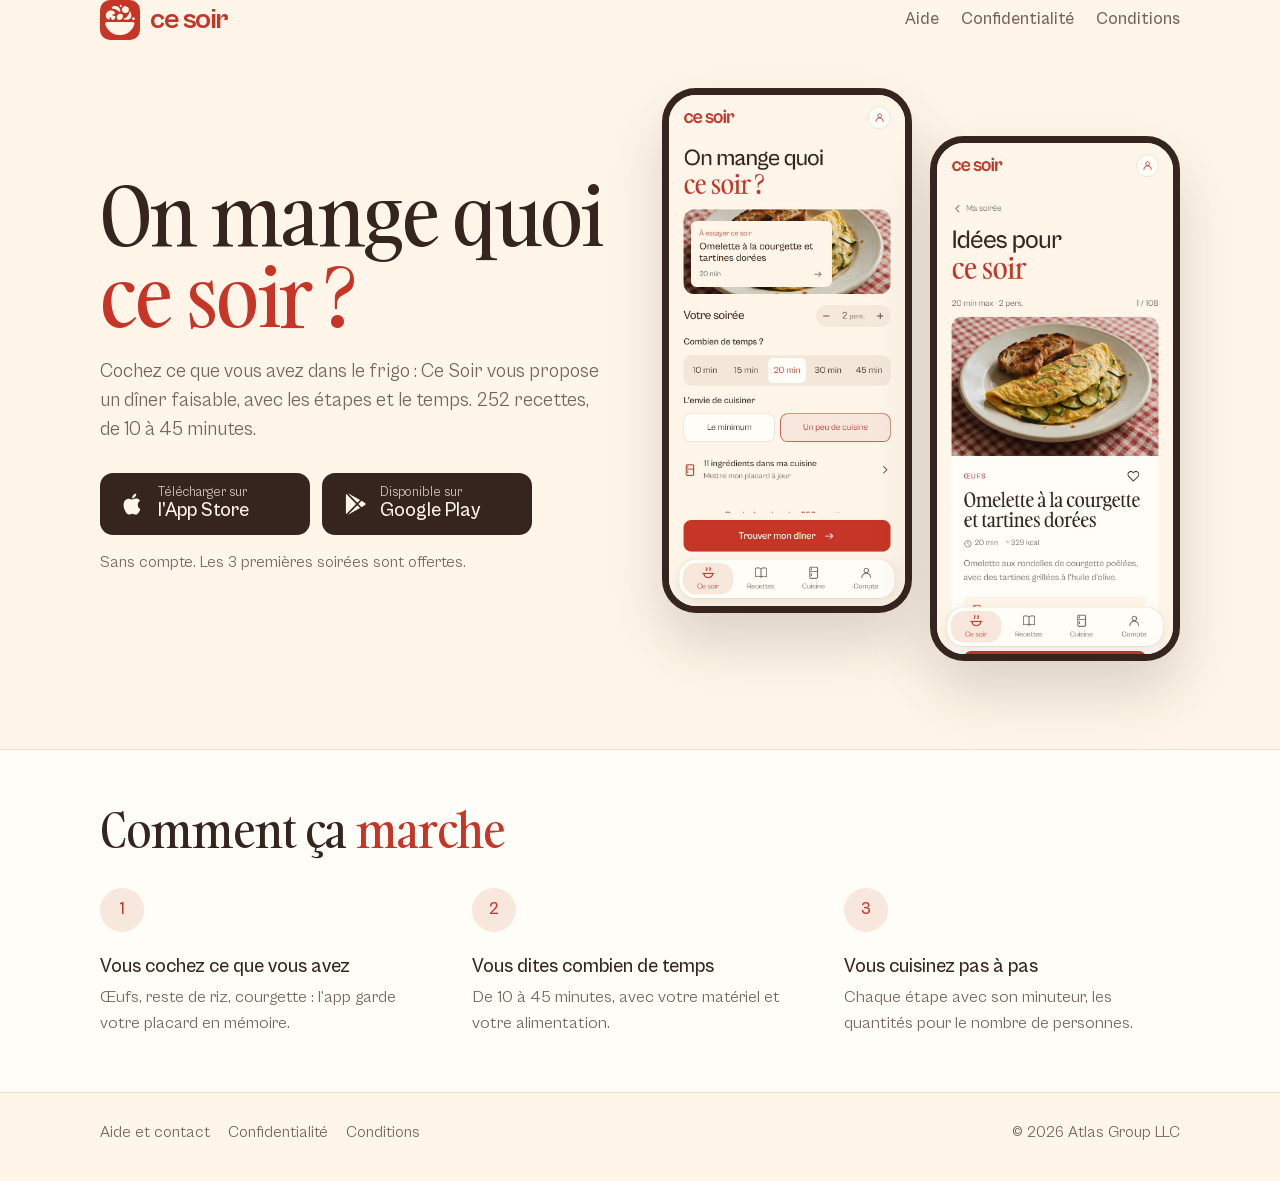
==== index.html @ 6b9407d2 "Site Ce Soir (cesoir.hyas.fr) : accueil, confidentialite, conditions, aide Co-Authored-By: Claude Op" ====
<!doctype html>
<html lang="fr">
<head>
<meta charset="utf-8">
<meta name="viewport" content="width=device-width, initial-scale=1">
<meta name="theme-color" content="#fff6e9">
<title>Ce Soir : on mange quoi ?</title>
<meta name="description" content="Cochez ce que vous avez dans le frigo : Ce Soir vous propose un dîner faisable, avec les étapes et le temps. Sur iPhone et Android.">
<meta property="og:title" content="Ce Soir : on mange quoi ?">
<meta property="og:description" content="Cochez ce que vous avez dans le frigo : Ce Soir vous propose un dîner faisable. 252 recettes, de 10 à 45 minutes.">
<meta property="og:image" content="https://cesoir-app.netlify.app/assets/idee.jpg">
<link rel="icon" href="assets/app-icon-192.png">
<style>
@font-face { font-family: Cabinet; src: url(assets/cabinet-regular.woff2) format('woff2'); font-weight: 400; font-display: swap; }
@font-face { font-family: Cabinet; src: url(assets/cabinet-medium.woff2) format('woff2'); font-weight: 500; font-display: swap; }
@font-face { font-family: Cabinet; src: url(assets/cabinet-bold.woff2) format('woff2'); font-weight: 700; font-display: swap; }
@font-face { font-family: Gambarino; src: url(assets/gambarino.woff2) format('woff2'); font-display: swap; }
:root { --red: #c73527; --cream: #fff6e9; --paper: #fffdf8; --ink: #36251e; --muted: #75645a; --line: #e9ded0; --blush: #f8e7dc; }
* { box-sizing: border-box; }
html, body { margin: 0; background: var(--cream); color: var(--ink); font-family: Cabinet, system-ui, sans-serif; font-size: 17px; line-height: 1.5; -webkit-font-smoothing: antialiased; }
a { color: inherit; }
.cadre { max-width: 1120px; margin: 0 auto; padding: 0 20px; }

/* En-tête */
header { display: flex; align-items: center; justify-content: space-between; padding-top: 22px; padding-bottom: 22px; }
.marque { display: flex; align-items: center; gap: 10px; text-decoration: none; }
.marque img { width: 40px; height: 40px; border-radius: 10px; }
.marque span { font-weight: 700; font-size: 1.7rem; letter-spacing: -.05em; color: var(--red); line-height: 1; }
header nav a { text-decoration: none; color: var(--muted); font-weight: 500; margin-left: 22px; }
header nav a:hover { color: var(--ink); }
@media (max-width: 560px) { header nav { display: none; } .telephone { border-width: 5px; border-radius: 26px; } }

/* Accroche */
.accroche { display: grid; gap: 40px; padding-top: 24px; padding-bottom: 56px; align-items: center; }
h1 { font-family: Gambarino, Georgia, serif; font-weight: 400; font-size: clamp(2.8rem, 10vw, 4.8rem); line-height: 1; letter-spacing: -.02em; margin: 0 0 20px; }
h1 em { font-style: normal; color: var(--red); }
.intro { font-size: 1.15rem; color: var(--muted); max-width: 32em; margin: 0 0 28px; }
.stores { display: flex; flex-wrap: wrap; gap: 12px; }
.store { display: inline-flex; align-items: center; gap: 12px; min-width: 210px; padding: 12px 20px; border-radius: 13px; text-decoration: none;
  background: var(--ink); color: var(--cream); transition: transform .15s, background .15s; }
.store:hover { transform: translateY(-2px); background: #24170f; }
.store svg { width: 26px; height: 26px; flex: none; }
.store small { display: block; font-size: .78rem; opacity: .8; line-height: 1.1; }
.store b { display: block; font-weight: 500; font-size: 1.15rem; line-height: 1.2; }
.note { margin: 16px 0 0; font-size: .95rem; color: var(--muted); }

.telephones { position: relative; display: flex; justify-content: center; align-items: flex-start; gap: 18px; }
.telephone { width: min(42vw, 250px); border-radius: 34px; overflow: hidden; background: var(--paper);
  border: 7px solid var(--ink); box-shadow: 0 30px 60px rgba(54, 37, 30, .18); }
.telephone img { width: 100%; height: auto; display: block; }
.telephone.decale { margin-top: 48px; }

/* Étapes */
.etapes { background: var(--paper); border-top: 1px solid var(--line); border-bottom: 1px solid var(--line); }
.etapes .cadre { padding-top: 56px; padding-bottom: 56px; }
h2 { font-family: Gambarino, Georgia, serif; font-weight: 400; font-size: clamp(2rem, 6vw, 2.8rem); line-height: 1.05; letter-spacing: -.02em; margin: 0 0 32px; }
h2 em { font-style: normal; color: var(--red); }
ol { list-style: none; margin: 0; padding: 0; display: grid; gap: 28px; }
ol li { display: grid; grid-template-columns: 44px 1fr; gap: 14px; align-items: start; }
.num { width: 44px; height: 44px; border-radius: 50%; background: var(--blush); color: var(--red); display: grid; place-items: center; font-weight: 500; }
ol h3 { margin: 6px 0 4px; font-size: 1.15rem; font-weight: 500; }
ol p { margin: 0; color: var(--muted); }

/* Pied de page */
footer .cadre { display: flex; flex-wrap: wrap; justify-content: space-between; gap: 12px; padding-top: 28px; padding-bottom: 36px; color: var(--muted); font-size: .95rem; }
footer a { text-decoration: none; margin-right: 18px; }
footer a:hover { color: var(--ink); }

@media (min-width: 880px) {
  .accroche { grid-template-columns: 1.05fr 1fr; gap: 56px; padding-top: 48px; padding-bottom: 88px; }
  .telephone { width: 250px; }
  ol { grid-template-columns: repeat(3, 1fr); gap: 36px; }
  ol li { grid-template-columns: 1fr; }
}
@media (prefers-reduced-motion: reduce) { .store { transition: none; } }
</style>
</head>
<body>
<header class="cadre">
  <a class="marque" href="./" aria-label="Ce Soir"><img src="assets/app-icon.svg" alt=""><span>ce soir</span></a>
  <nav><a href="support.html">Aide</a><a href="confidentialite.html">Confidentialité</a><a href="conditions.html">Conditions</a></nav>
</header>

<main>
  <section class="cadre accroche">
    <div>
      <h1>On mange quoi<br><em>ce soir ?</em></h1>
      <p class="intro">Cochez ce que vous avez dans le frigo : Ce Soir vous propose un dîner faisable, avec les étapes et le temps. 252 recettes, de 10 à 45 minutes.</p>
      <div class="stores">
        <a class="store" href="https://apps.apple.com/fr/app/id6813799897">
          <svg viewBox="0 0 24 24" fill="currentColor" aria-hidden="true"><path d="M16.4 12.6c0-2.4 2-3.6 2.1-3.7-1.1-1.7-2.9-1.9-3.5-1.9-1.5-.2-2.9.9-3.7.9-.8 0-1.9-.9-3.2-.8-1.6 0-3.1 1-4 2.4-1.7 3-.4 7.4 1.2 9.8.8 1.2 1.8 2.5 3 2.4 1.2 0 1.7-.8 3.1-.8 1.5 0 1.9.8 3.2.8 1.3 0 2.1-1.2 2.9-2.4.9-1.3 1.3-2.7 1.3-2.7s-2.4-1-2.4-4ZM14 5.4c.7-.8 1.1-1.9 1-3-1 0-2.1.7-2.8 1.5-.6.7-1.2 1.8-1 2.9 1 .1 2.1-.6 2.8-1.4Z"/></svg>
          <span><small>Télécharger sur</small><b>l’App Store</b></span>
        </a>
        <a class="store" href="https://play.google.com/store/apps/details?id=com.karraz.cesoir">
          <svg viewBox="0 0 24 24" fill="currentColor" aria-hidden="true"><path d="M4 2.8c-.3.3-.4.7-.4 1.2v16c0 .5.1.9.4 1.2l9-9.2-9-9.2Zm10.1 10.3 2.6 2.6-11.2 6.3 8.6-8.9Zm0-2.2L5.5 2l11.2 6.3-2.6 2.6Zm3.9-1.8 3 1.7c.9.5.9 1.9 0 2.4l-3 1.7-2.8-2.9 2.8-2.9Z"/></svg>
          <span><small>Disponible sur</small><b>Google Play</b></span>
        </a>
      </div>
      <p class="note">Sans compte. Les 3 premières soirées sont offertes.</p>
    </div>
    <div class="telephones" aria-hidden="true">
      <div class="telephone"><img src="assets/accueil.jpg" alt=""></div>
      <div class="telephone decale"><img src="assets/idee.jpg" alt=""></div>
    </div>
  </section>

  <section class="etapes">
    <div class="cadre">
      <h2>Comment ça <em>marche</em></h2>
      <ol>
        <li><span class="num">1</span><div><h3>Vous cochez ce que vous avez</h3><p>Œufs, reste de riz, courgette : l’app garde votre placard en mémoire.</p></div></li>
        <li><span class="num">2</span><div><h3>Vous dites combien de temps</h3><p>De 10 à 45 minutes, avec votre matériel et votre alimentation.</p></div></li>
        <li><span class="num">3</span><div><h3>Vous cuisinez pas à pas</h3><p>Chaque étape avec son minuteur, les quantités pour le nombre de personnes.</p></div></li>
      </ol>
    </div>
  </section>
</main>

<footer>
  <div class="cadre">
    <div><a href="support.html">Aide et contact</a><a href="confidentialite.html">Confidentialité</a><a href="conditions.html">Conditions</a></div>
    <span>© 2026 Atlas Group LLC</span>
  </div>
</footer>
</body>
</html>
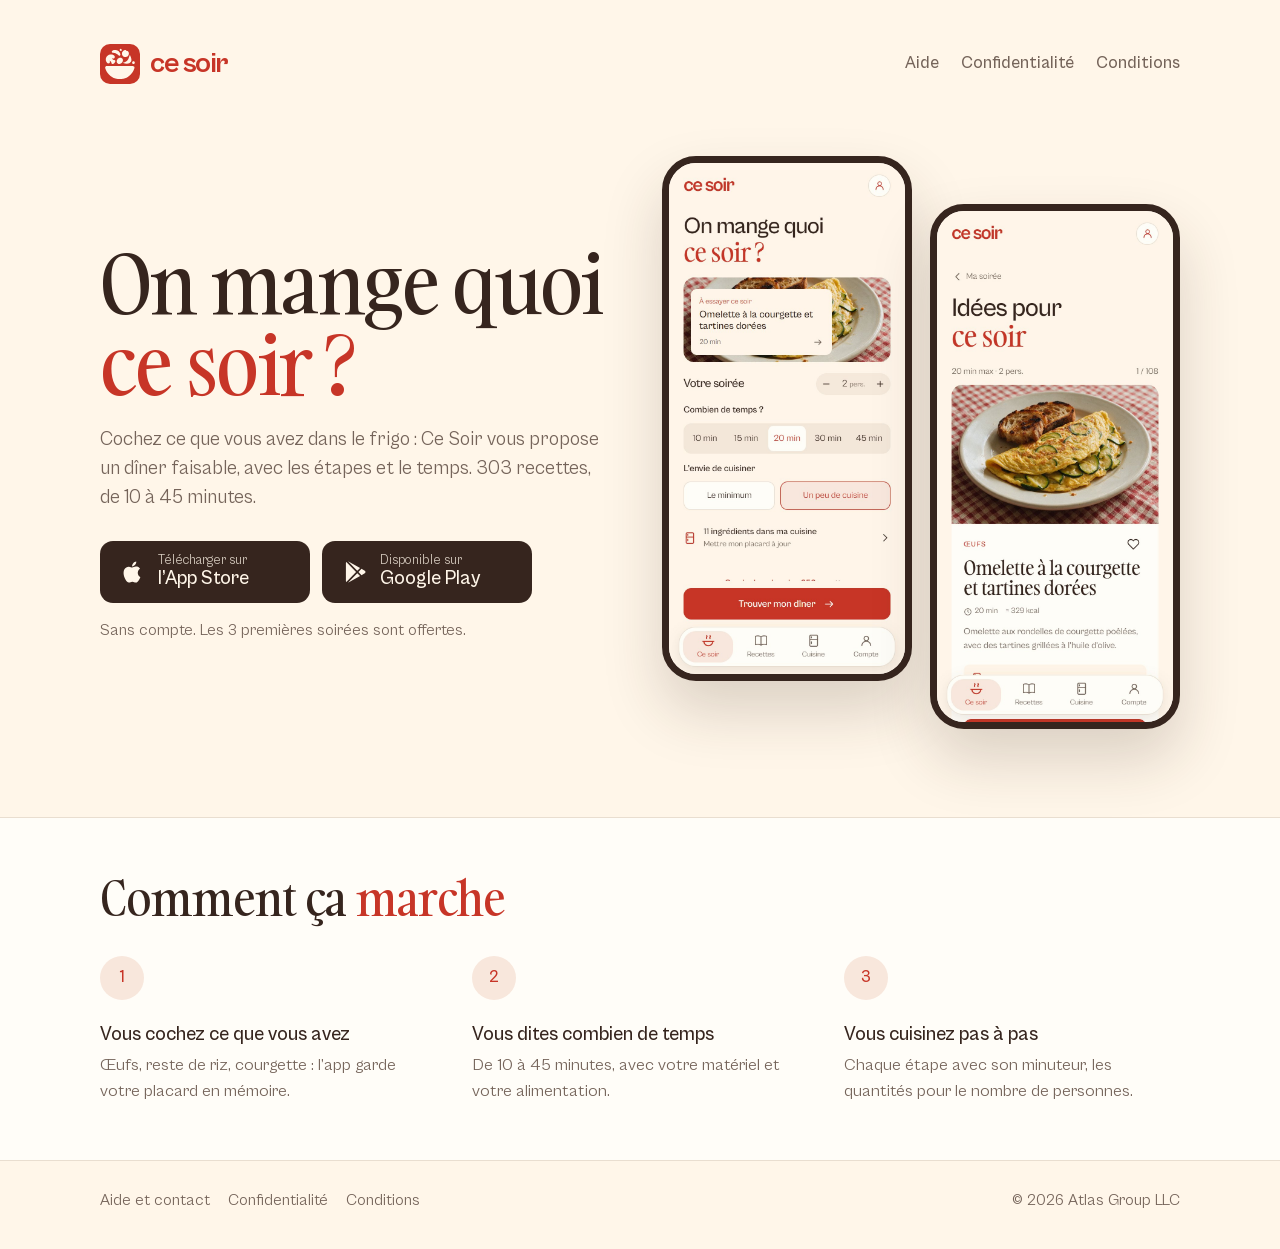
==== commit 659a27ca: "Site : marge haute de l'en-tete, pages legales en pleine largeur avec le meme en-tete, favicon, 303 " ====
--- a/index.html
+++ b/index.html
@@ -7,9 +7,11 @@
 <title>Ce Soir : on mange quoi ?</title>
 <meta name="description" content="Cochez ce que vous avez dans le frigo : Ce Soir vous propose un dîner faisable, avec les étapes et le temps. Sur iPhone et Android.">
 <meta property="og:title" content="Ce Soir : on mange quoi ?">
-<meta property="og:description" content="Cochez ce que vous avez dans le frigo : Ce Soir vous propose un dîner faisable. 252 recettes, de 10 à 45 minutes.">
-<meta property="og:image" content="https://cesoir-app.netlify.app/assets/idee.jpg">
-<link rel="icon" href="assets/app-icon-192.png">
+<meta property="og:description" content="Cochez ce que vous avez dans le frigo : Ce Soir vous propose un dîner faisable. 303 recettes, de 10 à 45 minutes.">
+<meta property="og:image" content="https://cesoir.hyas.fr/assets/idee.jpg">
+<link rel="icon" href="favicon.ico" sizes="any">
+<link rel="icon" href="assets/app-icon.svg" type="image/svg+xml">
+<link rel="apple-touch-icon" href="assets/app-icon-192.png">
 <style>
 @font-face { font-family: Cabinet; src: url(assets/cabinet-regular.woff2) format('woff2'); font-weight: 400; font-display: swap; }
 @font-face { font-family: Cabinet; src: url(assets/cabinet-medium.woff2) format('woff2'); font-weight: 500; font-display: swap; }
@@ -22,7 +24,8 @@
 .cadre { max-width: 1120px; margin: 0 auto; padding: 0 20px; }
 
 /* En-tête */
-header { display: flex; align-items: center; justify-content: space-between; padding-top: 22px; padding-bottom: 22px; }
+header.cadre { display: flex; align-items: center; justify-content: space-between; padding-top: 32px; padding-bottom: 24px; }
+@media (min-width: 880px) { header.cadre { padding-top: 44px; } }
 .marque { display: flex; align-items: center; gap: 10px; text-decoration: none; }
 .marque img { width: 40px; height: 40px; border-radius: 10px; }
 .marque span { font-weight: 700; font-size: 1.7rem; letter-spacing: -.05em; color: var(--red); line-height: 1; }
@@ -85,7 +88,7 @@
   <section class="cadre accroche">
     <div>
       <h1>On mange quoi<br><em>ce soir ?</em></h1>
-      <p class="intro">Cochez ce que vous avez dans le frigo : Ce Soir vous propose un dîner faisable, avec les étapes et le temps. 252 recettes, de 10 à 45 minutes.</p>
+      <p class="intro">Cochez ce que vous avez dans le frigo : Ce Soir vous propose un dîner faisable, avec les étapes et le temps. 303 recettes, de 10 à 45 minutes.</p>
       <div class="stores">
         <a class="store" href="https://apps.apple.com/fr/app/id6813799897">
           <svg viewBox="0 0 24 24" fill="currentColor" aria-hidden="true"><path d="M16.4 12.6c0-2.4 2-3.6 2.1-3.7-1.1-1.7-2.9-1.9-3.5-1.9-1.5-.2-2.9.9-3.7.9-.8 0-1.9-.9-3.2-.8-1.6 0-3.1 1-4 2.4-1.7 3-.4 7.4 1.2 9.8.8 1.2 1.8 2.5 3 2.4 1.2 0 1.7-.8 3.1-.8 1.5 0 1.9.8 3.2.8 1.3 0 2.1-1.2 2.9-2.4.9-1.3 1.3-2.7 1.3-2.7s-2.4-1-2.4-4ZM14 5.4c.7-.8 1.1-1.9 1-3-1 0-2.1.7-2.8 1.5-.6.7-1.2 1.8-1 2.9 1 .1 2.1-.6 2.8-1.4Z"/></svg>
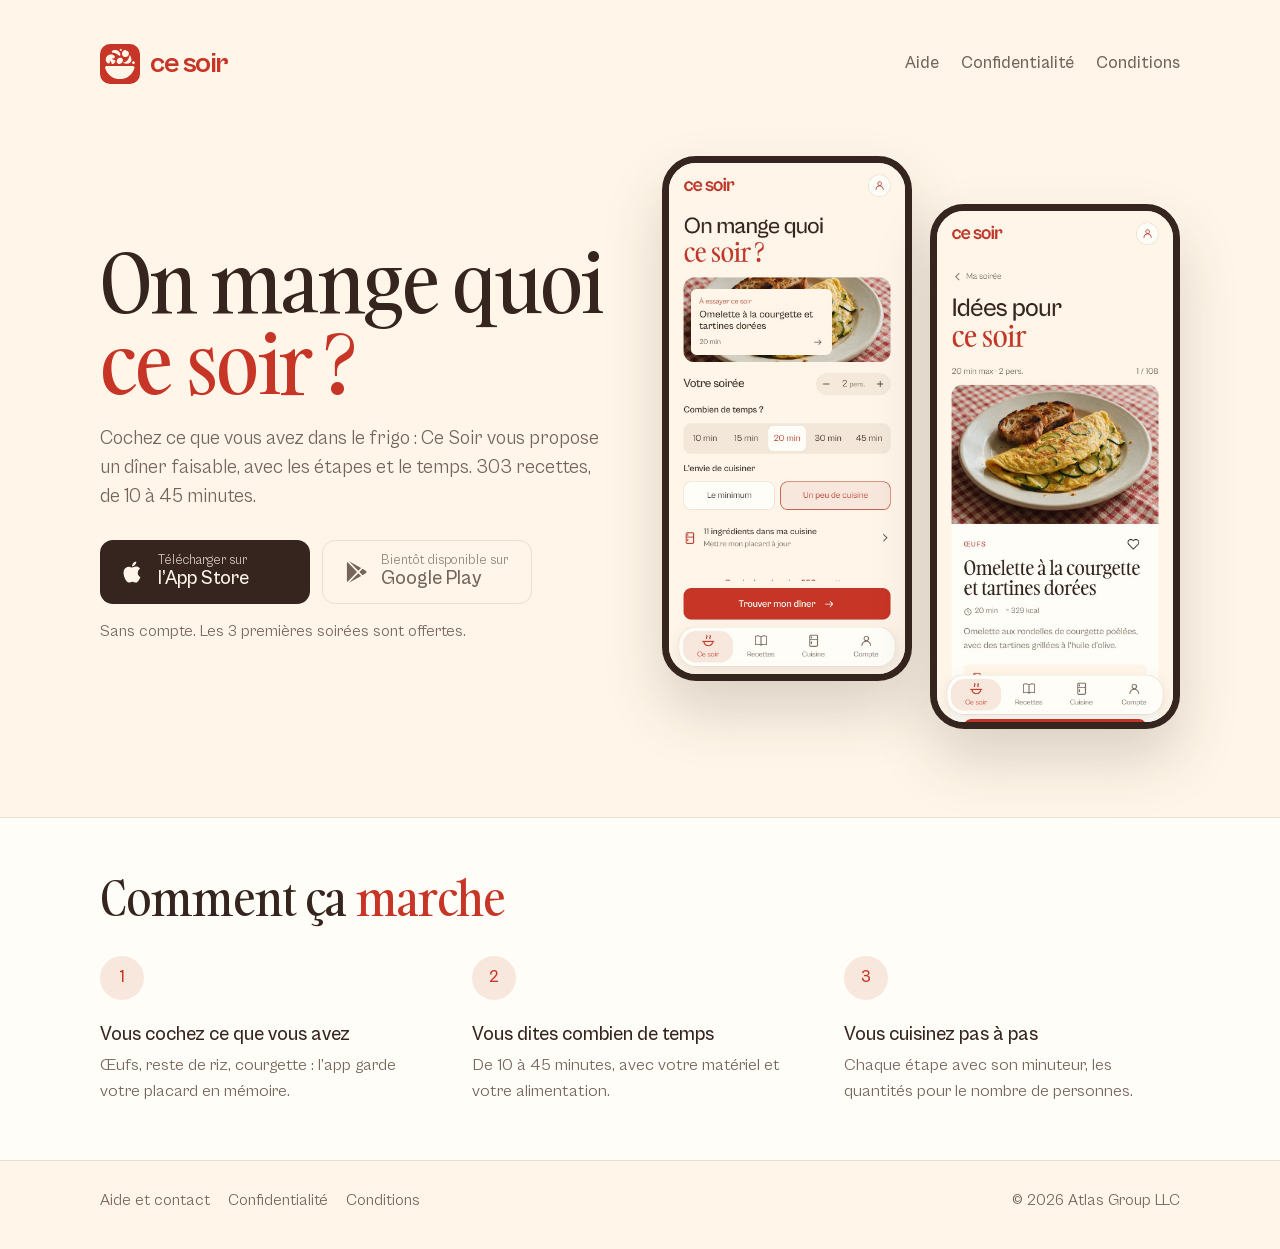
==== commit fa4f8f77: "Accueil : Google Play en « Bientot disponible » tant que l'app n'est pas publique Co-Authored-By: Cl" ====
--- a/index.html
+++ b/index.html
@@ -45,6 +45,8 @@
 .store svg { width: 26px; height: 26px; flex: none; }
 .store small { display: block; font-size: .78rem; opacity: .8; line-height: 1.1; }
 .store b { display: block; font-weight: 500; font-size: 1.15rem; line-height: 1.2; }
+.store.bientot { background: transparent; color: var(--muted); border: 1.5px solid var(--line); cursor: default; }
+.store.bientot:hover { transform: none; background: transparent; }
 .note { margin: 16px 0 0; font-size: .95rem; color: var(--muted); }
 
 .telephones { position: relative; display: flex; justify-content: center; align-items: flex-start; gap: 18px; }
@@ -94,10 +96,11 @@
           <svg viewBox="0 0 24 24" fill="currentColor" aria-hidden="true"><path d="M16.4 12.6c0-2.4 2-3.6 2.1-3.7-1.1-1.7-2.9-1.9-3.5-1.9-1.5-.2-2.9.9-3.7.9-.8 0-1.9-.9-3.2-.8-1.6 0-3.1 1-4 2.4-1.7 3-.4 7.4 1.2 9.8.8 1.2 1.8 2.5 3 2.4 1.2 0 1.7-.8 3.1-.8 1.5 0 1.9.8 3.2.8 1.3 0 2.1-1.2 2.9-2.4.9-1.3 1.3-2.7 1.3-2.7s-2.4-1-2.4-4ZM14 5.4c.7-.8 1.1-1.9 1-3-1 0-2.1.7-2.8 1.5-.6.7-1.2 1.8-1 2.9 1 .1 2.1-.6 2.8-1.4Z"/></svg>
           <span><small>Télécharger sur</small><b>l’App Store</b></span>
         </a>
-        <a class="store" href="https://play.google.com/store/apps/details?id=com.karraz.cesoir">
+        <!-- Google Play pas encore public : remettre <a class="store" href="https://play.google.com/store/apps/details?id=com.karraz.cesoir"> … « Disponible sur » dès la mise en production. -->
+        <span class="store bientot" aria-label="Bientôt disponible sur Google Play">
           <svg viewBox="0 0 24 24" fill="currentColor" aria-hidden="true"><path d="M4 2.8c-.3.3-.4.7-.4 1.2v16c0 .5.1.9.4 1.2l9-9.2-9-9.2Zm10.1 10.3 2.6 2.6-11.2 6.3 8.6-8.9Zm0-2.2L5.5 2l11.2 6.3-2.6 2.6Zm3.9-1.8 3 1.7c.9.5.9 1.9 0 2.4l-3 1.7-2.8-2.9 2.8-2.9Z"/></svg>
-          <span><small>Disponible sur</small><b>Google Play</b></span>
-        </a>
+          <span><small>Bientôt disponible sur</small><b>Google Play</b></span>
+        </span>
       </div>
       <p class="note">Sans compte. Les 3 premières soirées sont offertes.</p>
     </div>
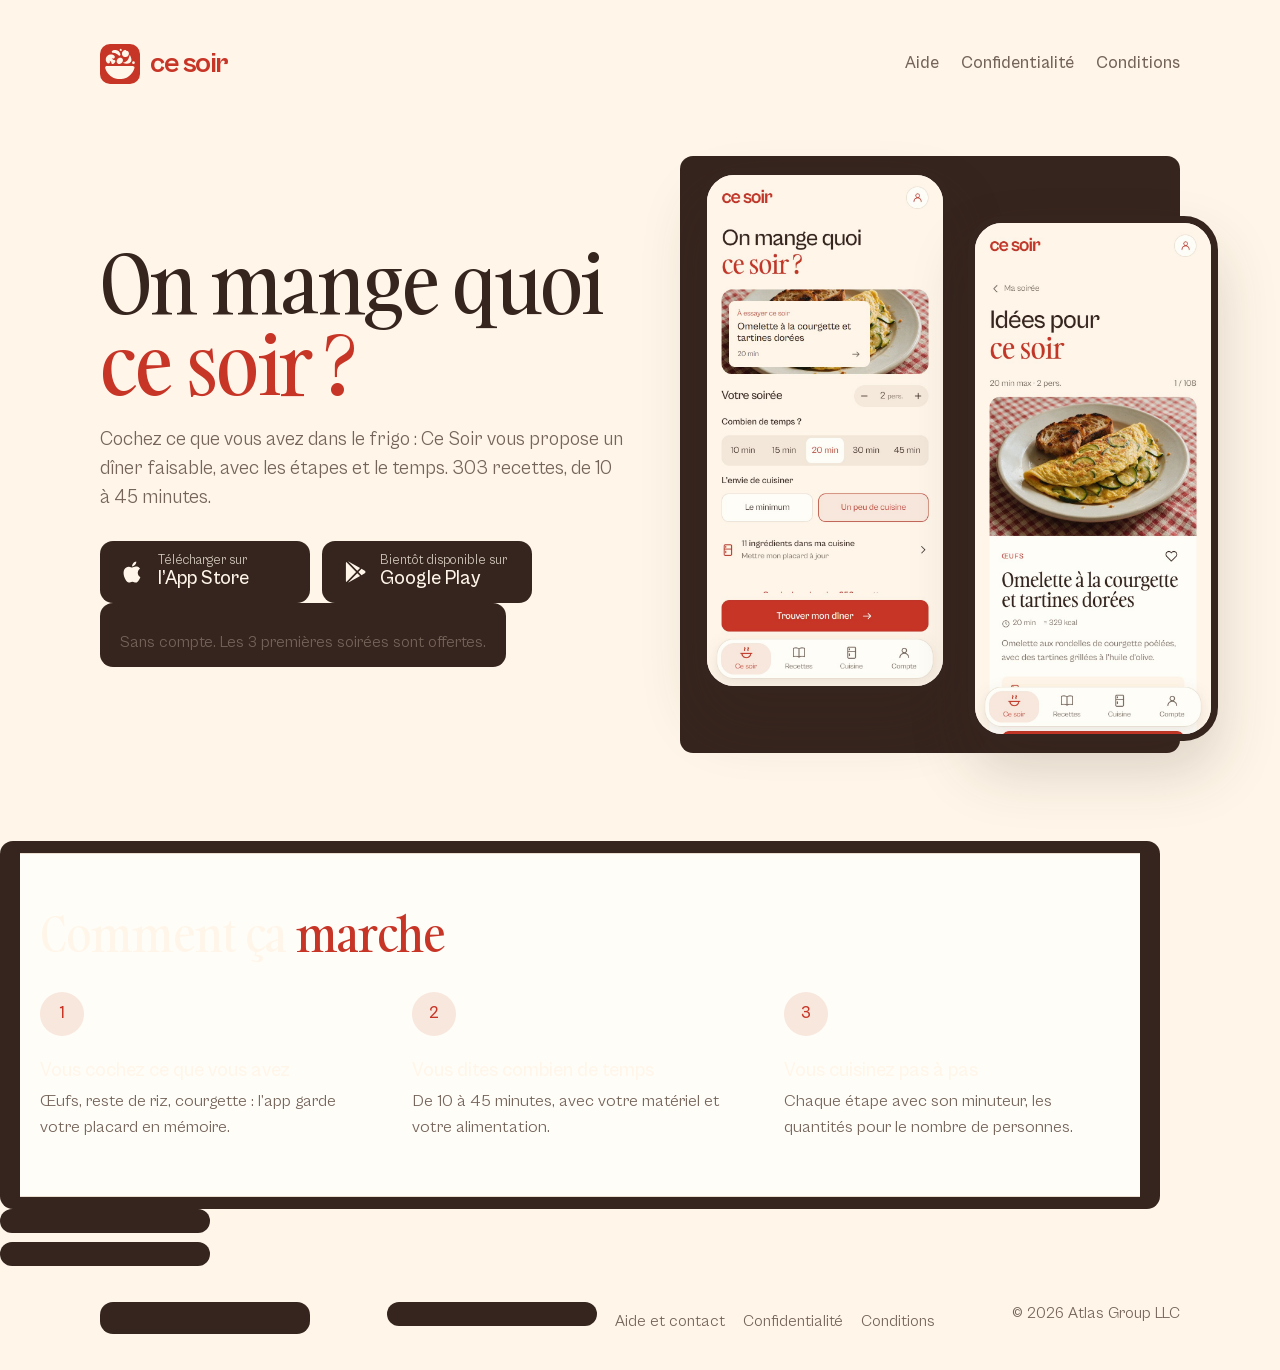
==== commit 67ff1cb4: "Accueil : Google Play publie, bouton « Disponible sur Google Play »" ====
--- a/index.html
+++ b/index.html
@@ -97,7 +97,7 @@
           <span><small>Télécharger sur</small><b>l’App Store</b></span>
         </a>
         <!-- Google Play pas encore public : remettre <a class="store" href="https://play.google.com/store/apps/details?id=com.karraz.cesoir"> … « Disponible sur » dès la mise en production. -->
-        <span class="store bientot" aria-label="Bientôt disponible sur Google Play">
+        <a class="store" href="https://play.google.com/store/apps/details?id=com.karraz.cesoir">
           <svg viewBox="0 0 24 24" fill="currentColor" aria-hidden="true"><path d="M4 2.8c-.3.3-.4.7-.4 1.2v16c0 .5.1.9.4 1.2l9-9.2-9-9.2Zm10.1 10.3 2.6 2.6-11.2 6.3 8.6-8.9Zm0-2.2L5.5 2l11.2 6.3-2.6 2.6Zm3.9-1.8 3 1.7c.9.5.9 1.9 0 2.4l-3 1.7-2.8-2.9 2.8-2.9Z"/></svg>
           <span><small>Bientôt disponible sur</small><b>Google Play</b></span>
         </span>
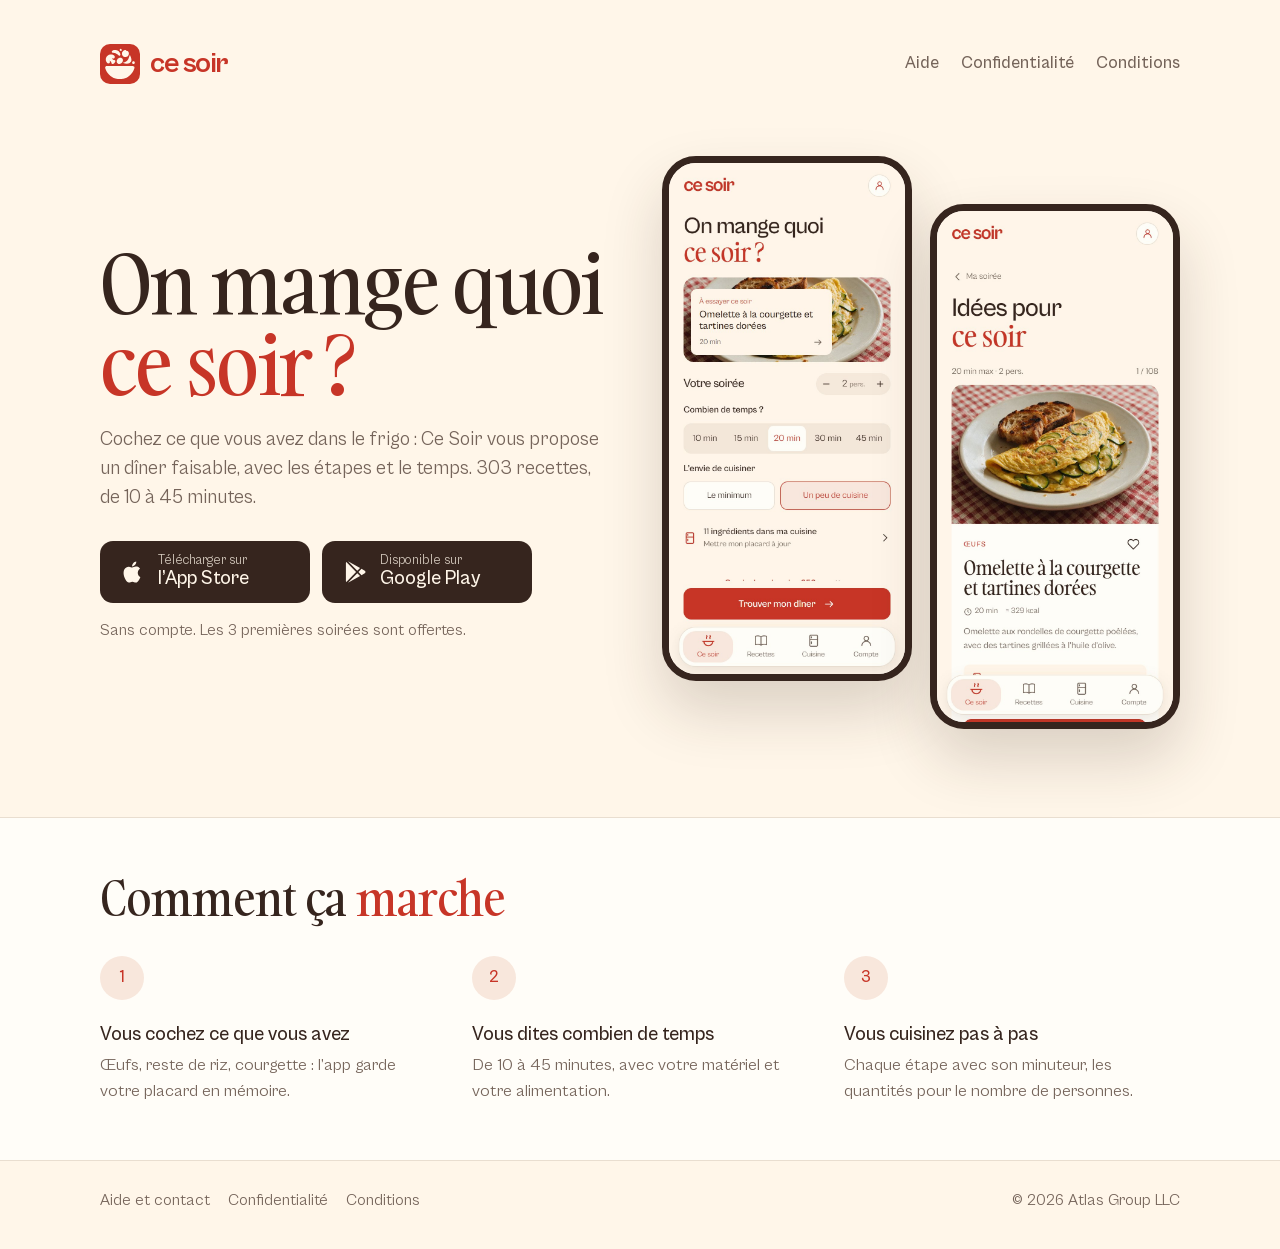
==== commit c6fec996: "Accueil : bouton Google Play complet (lien, texte « Disponible sur »)" ====
--- a/index.html
+++ b/index.html
@@ -96,11 +96,10 @@
           <svg viewBox="0 0 24 24" fill="currentColor" aria-hidden="true"><path d="M16.4 12.6c0-2.4 2-3.6 2.1-3.7-1.1-1.7-2.9-1.9-3.5-1.9-1.5-.2-2.9.9-3.7.9-.8 0-1.9-.9-3.2-.8-1.6 0-3.1 1-4 2.4-1.7 3-.4 7.4 1.2 9.8.8 1.2 1.8 2.5 3 2.4 1.2 0 1.7-.8 3.1-.8 1.5 0 1.9.8 3.2.8 1.3 0 2.1-1.2 2.9-2.4.9-1.3 1.3-2.7 1.3-2.7s-2.4-1-2.4-4ZM14 5.4c.7-.8 1.1-1.9 1-3-1 0-2.1.7-2.8 1.5-.6.7-1.2 1.8-1 2.9 1 .1 2.1-.6 2.8-1.4Z"/></svg>
           <span><small>Télécharger sur</small><b>l’App Store</b></span>
         </a>
-        <!-- Google Play pas encore public : remettre <a class="store" href="https://play.google.com/store/apps/details?id=com.karraz.cesoir"> … « Disponible sur » dès la mise en production. -->
         <a class="store" href="https://play.google.com/store/apps/details?id=com.karraz.cesoir">
           <svg viewBox="0 0 24 24" fill="currentColor" aria-hidden="true"><path d="M4 2.8c-.3.3-.4.7-.4 1.2v16c0 .5.1.9.4 1.2l9-9.2-9-9.2Zm10.1 10.3 2.6 2.6-11.2 6.3 8.6-8.9Zm0-2.2L5.5 2l11.2 6.3-2.6 2.6Zm3.9-1.8 3 1.7c.9.5.9 1.9 0 2.4l-3 1.7-2.8-2.9 2.8-2.9Z"/></svg>
-          <span><small>Bientôt disponible sur</small><b>Google Play</b></span>
-        </span>
+          <span><small>Disponible sur</small><b>Google Play</b></span>
+        </a>
       </div>
       <p class="note">Sans compte. Les 3 premières soirées sont offertes.</p>
     </div>
